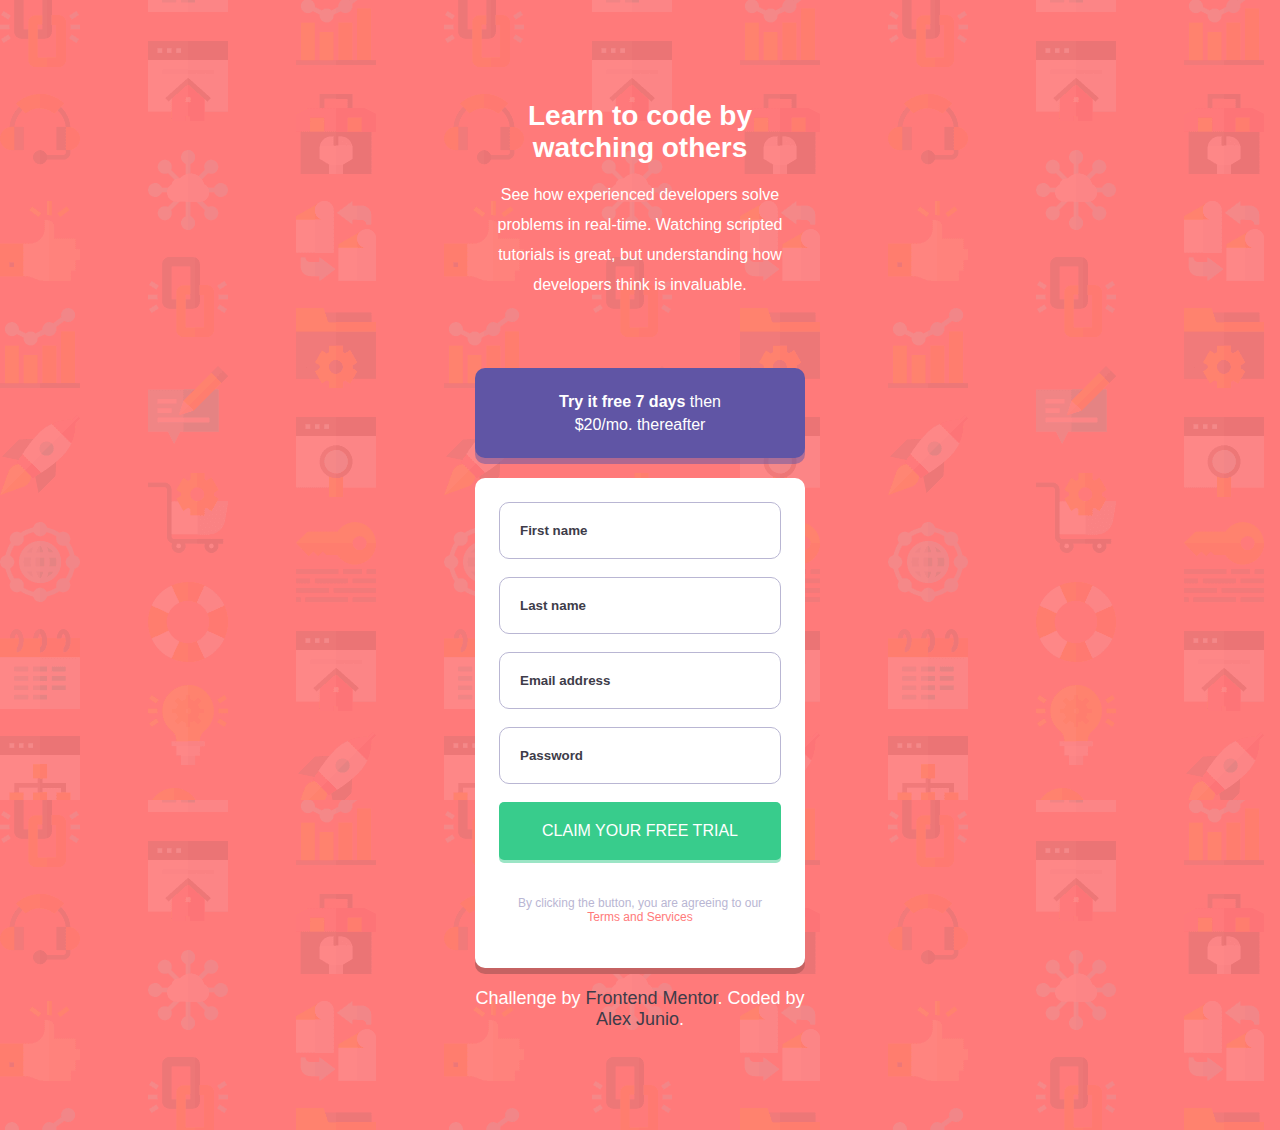
==== intro-component-with-signup-form-master/index.html @ a62ce905 "mobile first html and css" ====
<!DOCTYPE html>
<html lang="en">
<head>
  <meta charset="UTF-8">
  <meta name="viewport" content="width=device-width, initial-scale=1.0">
  <link rel="icon" type="image/png" sizes="32x32" href="./images/favicon-32x32.png">
  <title>Frontend Mentor | Intro component with sign up form</title>
  <link rel="stylesheet" href="style.css">
</head>
<body>
  <main class="container">
    <section class="section-info">
      <h1>Learn to code by watching others</h1>
      <p>See how experienced developers solve problems in real-time. Watching scripted tutorials is great, 
        but understanding how developers think is invaluable.</p>
    </section>
    <section class="section-form">
      <div class="content-info-form">
        <p><span>Try it free 7 days</span> then $20/mo. thereafter</p>
      </div>
      <form action="">

        <div class="personal-date">
          <input placeholder="First name" id="first-name" type="text">
        </div>

        <div class="personal-date">
          <input placeholder="Last name" id="last-name" type="text">
        </div>

        <div class="personal-date">
          <input placeholder="Email address" id="email-address" type="email">
        </div>

        <div class="personal-date">
          <input placeholder="Password" id="password" type="password">
        </div>

        <button>Claim your free trial</button>

        <p class="terms">
          By clicking the button, you are agreeing to our <a href="#">Terms and Services</a> 
        </p>
      </form>
    </section>
    <footer>
      <p>Challenge by <a href="#">Frontend Mentor</a>. Coded by <a href="#">Alex Junio</a>.</p>
    </footer>
  </main>
</body>
</html>
---- intro-component-with-signup-form-master/style.css ----
*{
  padding: 0;
  margin: 0;
  box-sizing: border-box;
}

:root {
  --Red: hsl(0, 100%, 74%);
  --RedShadow: rgb(197, 98, 98);
  --Green: hsl(154, 59%, 51%);
  --GreenHover: hsla(154, 88%, 50%, 0.863);
  --GreenShadow: hsl(154, 59%, 51%, 0.50);
  --Blue: hsl(248, 32%, 49%);
  --BlueShadow: hsla(248, 32%, 49%, 0.50);
  --DarkBlue: hsl(249, 10%, 26%);
  --GrayishBlue: hsl(246, 25%, 77%);
  --White: #fff;

  font-size: 62.5%;
}

body {
  font-family: 'Poppins', sans-serif;
  font-size: 1.6rem;
  background: var(--Red);
  background-image: url(images/bg-intro-desktop.png);
  color: var(--White);
}

.container {
  padding: 10rem 0 ;
  width: 33.0rem;
  margin: auto;
}

.section-info {
  text-align: center;
}

.section-info h1 {
  font-size: 2.8rem;
  color: var(--white);
  margin: 0 0 1.6rem;
  font-weight: 900;
  padding: 0 3rem;
}

.section-info p {
  line-height: 3rem;
  margin: 0 1.0rem 6.8rem;
}

.section-form .content-info-form {
  background: var(--Blue);
  padding: 2.2rem 7.5rem;
  margin-bottom: 2rem;
  border-radius: 1rem;
  box-shadow: 0 .6rem 0 var(--BlueShadow);
  height: 9rem;
  line-height: 2.3rem;
}

.section-form .content-info-form span {
  font-weight: 700;
}

.section-form {
  text-align: center;
}

.section-form p {
  margin-bottom: 2.0rem;
}

form {
  text-align: center;
  background: var(--White);
  padding: 2.4rem;
  display: grid;
  gap: 1.8rem;
  border-radius: 1rem;
  box-shadow: 0 .6rem 0 var(--RedShadow);
}

.personal-date input {
  padding: 2rem;
  display: block;
  width: 100%;
  outline: none;
  border: .1rem var(--GrayishBlue) solid;
  border-radius: 1rem;
}

.personal-date ::-webkit-input-placeholder {
  color: var(--DarkBlue);
  font-weight: bolder;
}

.section-form button {
  padding: 2rem;
  margin-bottom: 1.8rem;
  background: var(--Green);
  border: none;
  text-transform: uppercase;
  color: var(--White);
  box-shadow: 0 .3rem 0 var(--GreenShadow);
  font-size: 1.6rem;
  font-family: 'Poppins', sans-serif;
  font-weight: 500;
  border-radius: .5rem;
  cursor: pointer;
  translate: .3s;
}

.section-form button:hover {
  background: var(--GreenHover);
} 

.terms {
  display: block;
  color: var(--GrayishBlue);
  font-size: 1.2rem;
  padding: 0 1.4rem;
}

.terms a {
  text-decoration: none;
  color: var(--Red);
}

footer {
  font-size: 1.8rem;
  margin-top: 2rem;
  text-align: center;
}

footer a {
  text-decoration: none;
  color: var(--DarkBlue);
}
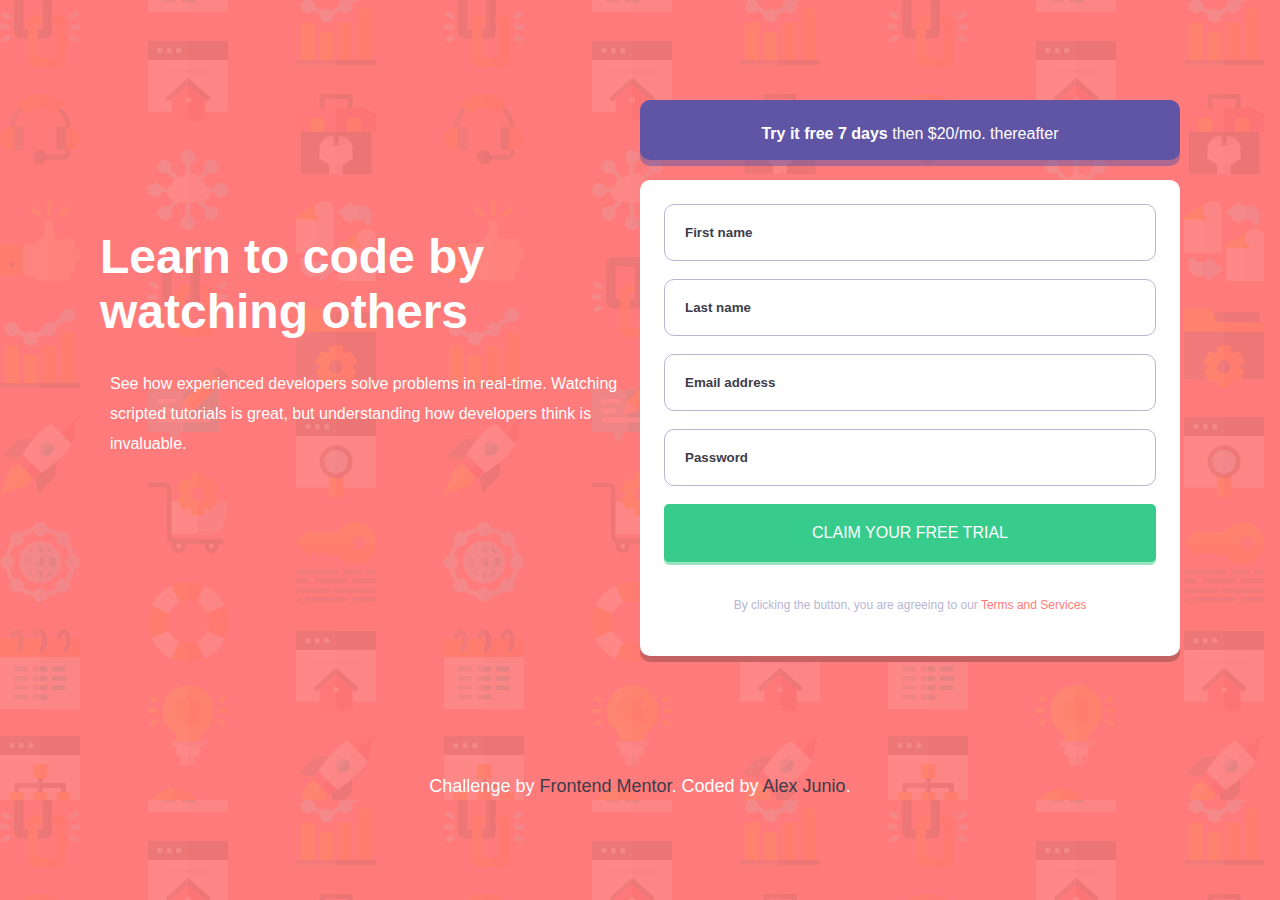
==== commit 2fbf38c1: "adding media queries" ====
--- a/intro-component-with-signup-form-master/index.html
+++ b/intro-component-with-signup-form-master/index.html
@@ -5,7 +5,9 @@
   <meta name="viewport" content="width=device-width, initial-scale=1.0">
   <link rel="icon" type="image/png" sizes="32x32" href="./images/favicon-32x32.png">
   <title>Frontend Mentor | Intro component with sign up form</title>
-  <link rel="stylesheet" href="style.css">
+  <link rel="stylesheet" href="style.css" media="all">
+  <link rel="stylesheet" href="retrato.css" media="screen and (orientation portrait)">
+  <link rel="stylesheet" href="paisagem.css" media="scren and (orientation landscape)">
 </head>
 <body>
   <main class="container">
@@ -43,9 +45,9 @@
         </p>
       </form>
     </section>
-    <footer>
-      <p>Challenge by <a href="#">Frontend Mentor</a>. Coded by <a href="#">Alex Junio</a>.</p>
-    </footer>
   </main>
+  <footer>
+    <p>Challenge by <a href="#">Frontend Mentor</a>. Coded by <a href="#">Alex Junio</a>.</p>
+  </footer>
 </body>
 </html>--- a/intro-component-with-signup-form-master/style.css
+++ b/intro-component-with-signup-form-master/style.css
@@ -33,8 +33,10 @@
   margin: auto;
 }
 
+/* Media queries */
+
 .section-info {
-  text-align: center;
+  /* text-align: center; */
 }
 
 .section-info h1 {
@@ -137,4 +139,32 @@
 footer a {
   text-decoration: none;
   color: var(--DarkBlue);
+}
+
+@media screen and (min-width: 1120px) {
+  .container {
+    display: flex;
+    width: min-content;
+  }
+  .section-form form {
+    width: 54.0rem;
+  }
+
+  .section-form .content-info-form {
+    height: 60px;
+  }
+
+  .section-info {
+    min-width: 54.0rem;
+    display: flex;
+    flex-direction: column;
+    justify-content: center;
+    text-align: start;
+  }
+
+  .section-info h1 {
+    font-size: 4.8rem;
+    padding: 0;
+    margin: 0 0 3rem 0;
+  }
 }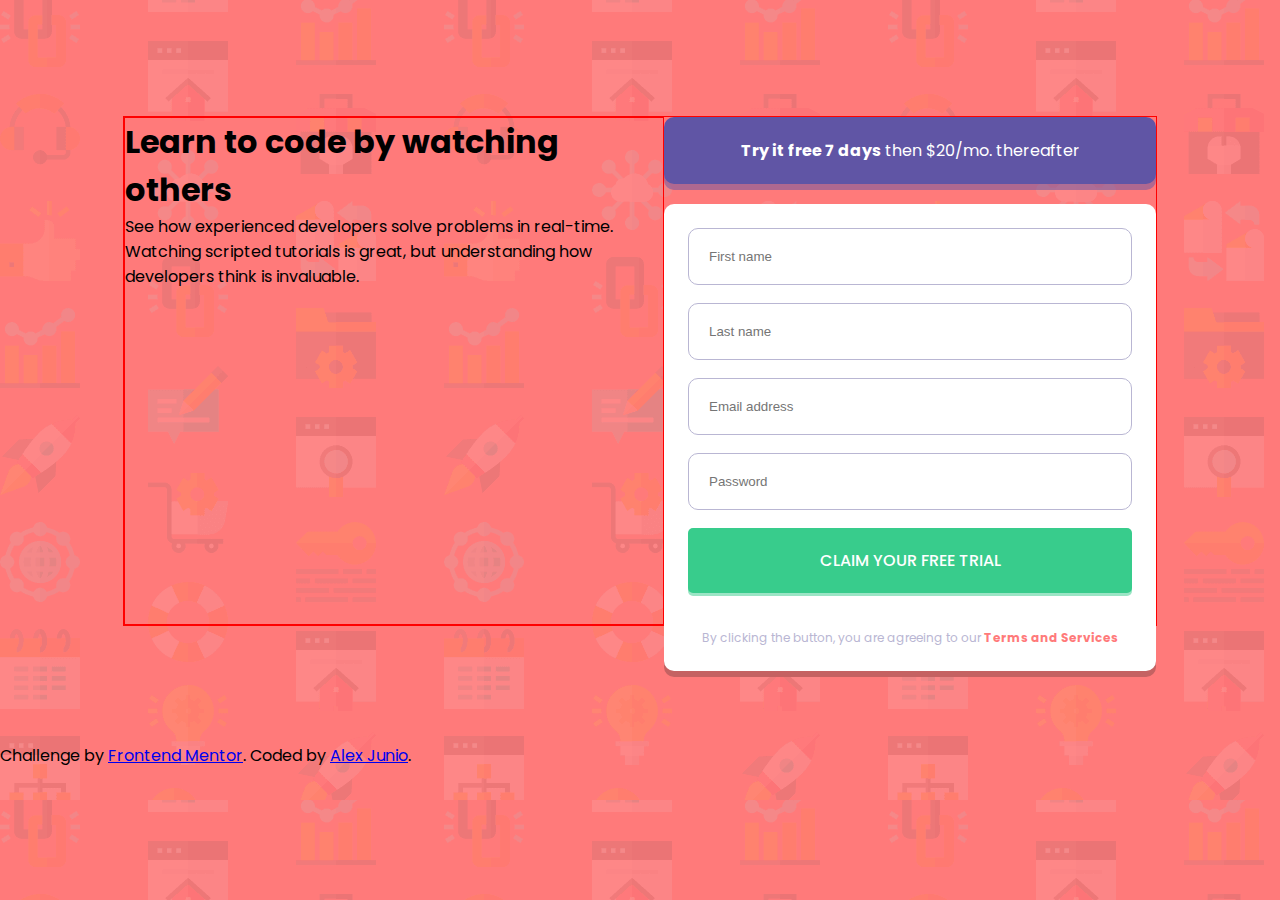
==== commit 07c4ac37: "added form" ====
--- a/intro-component-with-signup-form-master/index.html
+++ b/intro-component-with-signup-form-master/index.html
@@ -1,13 +1,14 @@
 <!DOCTYPE html>
 <html lang="en">
 <head>
+  <link rel="preconnect" href="https://fonts.gstatic.com" crossorigin>
+  <link rel="preconnect" href="https://fonts.googleapis.com">
   <meta charset="UTF-8">
   <meta name="viewport" content="width=device-width, initial-scale=1.0">
   <link rel="icon" type="image/png" sizes="32x32" href="./images/favicon-32x32.png">
   <title>Frontend Mentor | Intro component with sign up form</title>
   <link rel="stylesheet" href="style.css" media="all">
-  <link rel="stylesheet" href="retrato.css" media="screen and (orientation portrait)">
-  <link rel="stylesheet" href="paisagem.css" media="scren and (orientation landscape)">
+  <link href="https://fonts.googleapis.com/css2?family=Poppins:wght@400;500;600;700&display=swap" rel="stylesheet">
 </head>
 <body>
   <main class="container">
@@ -20,7 +21,7 @@
       <div class="content-info-form">
         <p><span>Try it free 7 days</span> then $20/mo. thereafter</p>
       </div>
-      <form action="">
+      <form action="#">
 
         <div class="personal-date">
           <input placeholder="First name" id="first-name" type="text">
--- a/intro-component-with-signup-form-master/style.css
+++ b/intro-component-with-signup-form-master/style.css
@@ -1,3 +1,5 @@
+@charset "utf-8";
+
 *{
   padding: 0;
   margin: 0;
@@ -20,151 +22,105 @@
 }
 
 body {
+  font-size: 1.6rem;
   font-family: 'Poppins', sans-serif;
-  font-size: 1.6rem;
+  height: 100vh;
+  display: grid;
   background: var(--Red);
   background-image: url(images/bg-intro-desktop.png);
-  color: var(--White);
 }
 
 .container {
-  padding: 10rem 0 ;
-  width: 33.0rem;
-  margin: auto;
+  margin: 5rem;
+
+  max-height: 51.0rem;
+  align-self: center;
+  justify-self: center;
+  border: 1px solid red;
+
+  display: flex;
 }
 
-/* Media queries */
-
 .section-info {
-  /* text-align: center; */
+  max-width: 54.0rem;
+  border: 1px solid red;
 }
 
-.section-info h1 {
-  font-size: 2.8rem;
-  color: var(--white);
-  margin: 0 0 1.6rem;
-  font-weight: 900;
-  padding: 0 3rem;
-}
+.content-info-form {
+  text-align: center;
 
-.section-info p {
-  line-height: 3rem;
-  margin: 0 1.0rem 6.8rem;
-}
+  box-shadow: 0 .6rem 0 var(--BlueShadow);
+  color: var(--White);
+  background: var(--Blue);
 
-.section-form .content-info-form {
-  background: var(--Blue);
+  min-height: 6rem;
+  line-height: 2.3rem;
   padding: 2.2rem 7.5rem;
   margin-bottom: 2rem;
   border-radius: 1rem;
-  box-shadow: 0 .6rem 0 var(--BlueShadow);
-  height: 9rem;
-  line-height: 2.3rem;
 }
 
-.section-form .content-info-form span {
+.content-info-form span {
   font-weight: 700;
 }
 
 .section-form {
-  text-align: center;
+  max-width: 57.0rem;
 }
 
-.section-form p {
-  margin-bottom: 2.0rem;
-}
+.section-form form {
+  padding: 2.4rem;
+  background: var(--White);
 
-form {
-  text-align: center;
-  background: var(--White);
-  padding: 2.4rem;
-  display: grid;
+  display: flex;
+  flex-direction: column;
   gap: 1.8rem;
+
   border-radius: 1rem;
   box-shadow: 0 .6rem 0 var(--RedShadow);
 }
 
-.personal-date input {
-  padding: 2rem;
-  display: block;
-  width: 100%;
-  outline: none;
-  border: .1rem var(--GrayishBlue) solid;
-  border-radius: 1rem;
-}
-
-.personal-date ::-webkit-input-placeholder {
-  color: var(--DarkBlue);
-  font-weight: bolder;
-}
-
-.section-form button {
-  padding: 2rem;
-  margin-bottom: 1.8rem;
-  background: var(--Green);
-  border: none;
-  text-transform: uppercase;
-  color: var(--White);
-  box-shadow: 0 .3rem 0 var(--GreenShadow);
-  font-size: 1.6rem;
-  font-family: 'Poppins', sans-serif;
-  font-weight: 500;
-  border-radius: .5rem;
-  cursor: pointer;
-  translate: .3s;
-}
-
-.section-form button:hover {
-  background: var(--GreenHover);
-} 
-
 .terms {
-  display: block;
+  /* display: block; */
+  text-align: center;
   color: var(--GrayishBlue);
   font-size: 1.2rem;
   padding: 0 1.4rem;
 }
 
 .terms a {
+  font-weight: 700;
   text-decoration: none;
   color: var(--Red);
 }
 
-footer {
-  font-size: 1.8rem;
-  margin-top: 2rem;
-  text-align: center;
+input {
+  width: 100%;
+  padding: 2rem;
+  outline: none;
+  border: .1rem var(--GrayishBlue) solid;
+  border-radius: 1rem;
 }
 
-footer a {
-  text-decoration: none;
-  color: var(--DarkBlue);
+button {
+  font-family: 'Poppins', sans-serif;
+  font-size: 1.6rem;
+  font-weight: 500;
+  border-radius: .5rem;
+
+  box-shadow: 0 .3rem 0 var(--GreenShadow);
+  background: var(--Green);
+  color: var(--White);
+  padding: 2rem;
+  margin-bottom: 1.8rem;
+  border: none;
+
+  text-transform: uppercase;
+  cursor: pointer;
+  transition: .3s;
+  outline: none;
 }
 
-@media screen and (min-width: 1120px) {
-  .container {
-    display: flex;
-    width: min-content;
-  }
-  .section-form form {
-    width: 54.0rem;
-  }
-
-  .section-form .content-info-form {
-    height: 60px;
-  }
-
-  .section-info {
-    min-width: 54.0rem;
-    display: flex;
-    flex-direction: column;
-    justify-content: center;
-    text-align: start;
-  }
-
-  .section-info h1 {
-    font-size: 4.8rem;
-    padding: 0;
-    margin: 0 0 3rem 0;
-  }
-}+button:hover {
+  background: var(--GreenHover);
+} 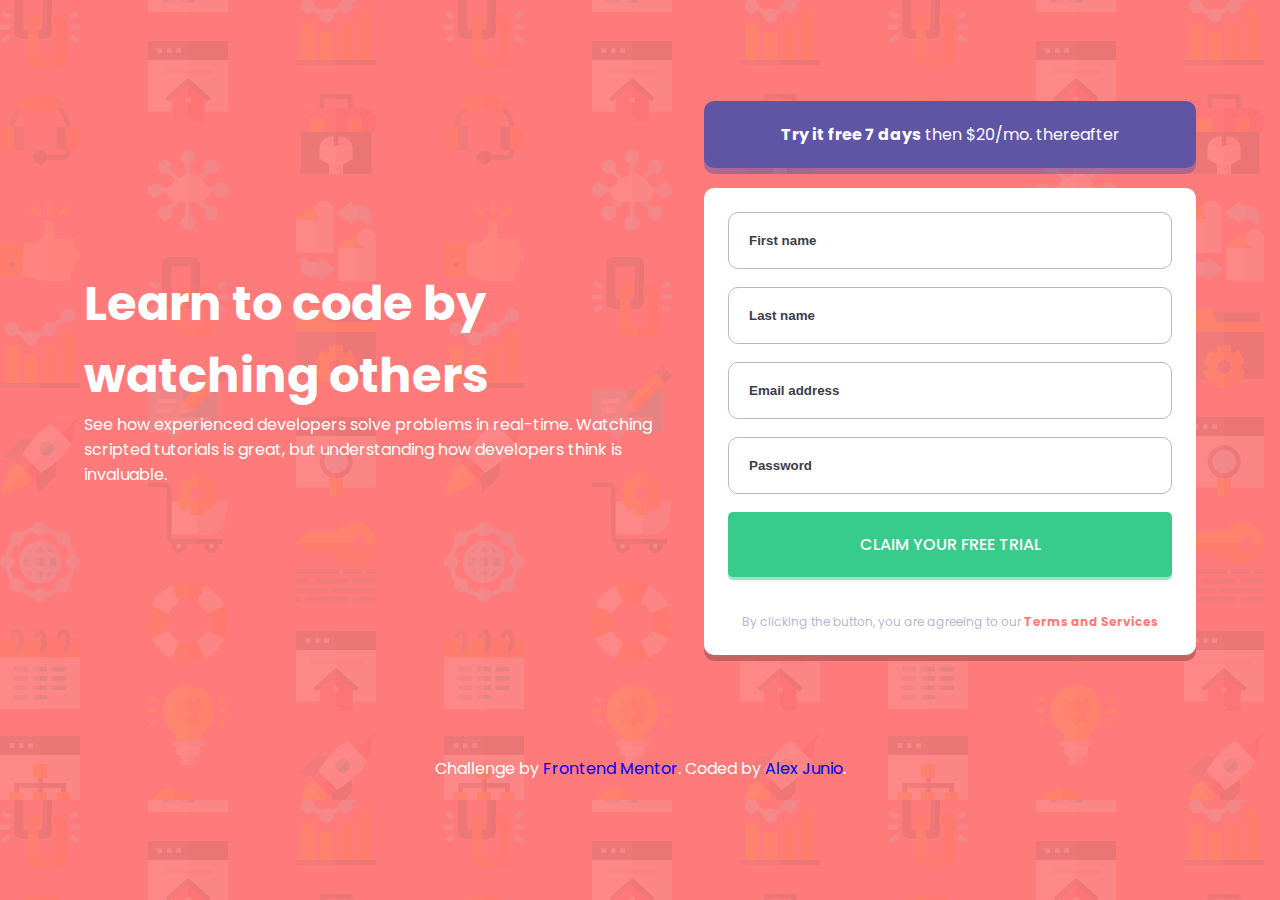
==== commit 51aed777: "add" ====
--- a/intro-component-with-signup-form-master/index.html
+++ b/intro-component-with-signup-form-master/index.html
@@ -36,10 +36,10 @@
         </div>
 
         <div class="personal-date">
-          <input placeholder="Password" id="password" type="password">
+          <input required minlength="8" placeholder="Password" id="password" type="password">
         </div>
 
-        <button>Claim your free trial</button>
+        <button type="submit">Claim your free trial</button>
 
         <p class="terms">
           By clicking the button, you are agreeing to our <a href="#">Terms and Services</a> 
@@ -48,7 +48,7 @@
     </section>
   </main>
   <footer>
-    <p>Challenge by <a href="#">Frontend Mentor</a>. Coded by <a href="#">Alex Junio</a>.</p>
+    <p>Challenge by <a href="#">Frontend Mentor</a>. Coded by <a target="_blank" href="https://github.com/AlexJjunio">Alex Junio</a>.</p>
   </footer>
 </body>
 </html>--- a/intro-component-with-signup-form-master/style.css
+++ b/intro-component-with-signup-form-master/style.css
@@ -33,18 +33,25 @@
 .container {
   margin: 5rem;
 
-  max-height: 51.0rem;
   align-self: center;
   justify-self: center;
-  border: 1px solid red;
 
   display: flex;
 }
 
 .section-info {
-  max-width: 54.0rem;
-  border: 1px solid red;
+  max-width: 57.0rem;
+  color: var(--White);
+  display: flex;
+  flex-direction: column;
+  justify-content: center;
+  margin-right: 5rem;
 }
+
+.section-info h1 {
+  font-size: 4.8rem;
+}
+
 
 .content-info-form {
   text-align: center;
@@ -65,7 +72,7 @@
 }
 
 .section-form {
-  max-width: 57.0rem;
+  max-width: 54.0rem;
 }
 
 .section-form form {
@@ -123,4 +130,52 @@
 
 button:hover {
   background: var(--GreenHover);
-} +} 
+
+footer {
+  text-align: center;
+  padding-bottom: 1.8rem;
+  color: var(--White);
+  margin: 0 2rem 0 2rem;
+}
+
+a {
+  text-decoration: none;
+}
+
+.personal-date ::-webkit-input-placeholder {
+  color: var(--DarkBlue);
+  font-weight: bolder;
+}
+
+
+@media (max-width: 1100px) {
+  .container {
+    display: flex;
+    flex-wrap: wrap;
+    justify-content: center;
+    text-align: center;
+    gap: 1.8rem;
+    margin: 1rem;
+  }
+  .section-info {
+    margin: 0;
+  }
+}
+
+@media (max-width: 530px) {
+  .container {
+    max-width: 33.0rem;
+    margin: 1rem;
+  }
+
+  .section-info h1 {
+    font-size: 2.72rem;
+    margin-bottom: 1.8rem;
+  }
+
+  .section-info p {
+    line-height: 3rem;
+    margin: 0 1.0rem 1.8rem;
+  }
+}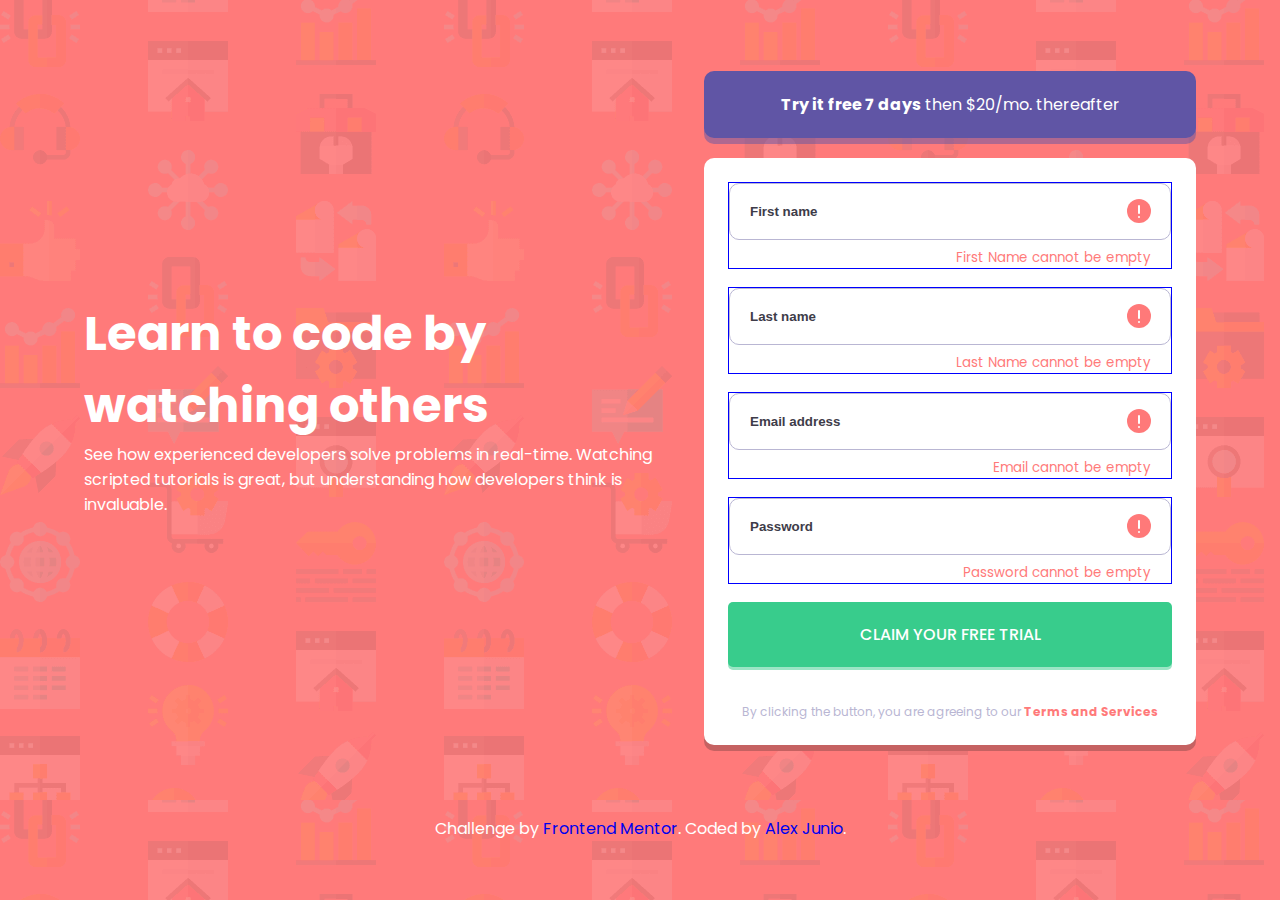
==== commit 80f05b13: "adding erro" ====
--- a/intro-component-with-signup-form-master/index.html
+++ b/intro-component-with-signup-form-master/index.html
@@ -25,18 +25,26 @@
 
         <div class="personal-date">
           <input placeholder="First name" id="first-name" type="text">
+          <small>First Name cannot be empty</small>
+          <img class="img-error" src="images/icon-error.svg" alt="">
         </div>
 
         <div class="personal-date">
           <input placeholder="Last name" id="last-name" type="text">
+          <small>Last Name cannot be empty</small>
+          <img class="img-error" src="images/icon-error.svg" alt="">
         </div>
 
         <div class="personal-date">
           <input placeholder="Email address" id="email-address" type="email">
+          <small>Email cannot be empty</small>
+          <img class="img-error" src="images/icon-error.svg" alt="">
         </div>
 
         <div class="personal-date">
           <input required minlength="8" placeholder="Password" id="password" type="password">
+          <small>Password cannot be empty</small>
+          <img class="img-error" src="images/icon-error.svg" alt="">
         </div>
 
         <button type="submit">Claim your free trial</button>
@@ -50,5 +58,6 @@
   <footer>
     <p>Challenge by <a href="#">Frontend Mentor</a>. Coded by <a target="_blank" href="https://github.com/AlexJjunio">Alex Junio</a>.</p>
   </footer>
+  <script src="script.js"></script>
 </body>
 </html>--- a/intro-component-with-signup-form-master/style.css
+++ b/intro-component-with-signup-form-master/style.css
@@ -109,6 +109,25 @@
   border-radius: 1rem;
 }
 
+small {
+  display: block;
+  color: var(--Red);
+  text-align: end;
+  padding-right: 2rem;
+  padding-top: .8rem;
+}
+
+.personal-date {
+  position: relative;
+  border: 1px solid blue;
+}
+
+.img-error {
+  position: absolute;
+  top: 1.6rem;
+  right: 2rem;
+}
+
 button {
   font-family: 'Poppins', sans-serif;
   font-size: 1.6rem;
@@ -136,7 +155,7 @@
   text-align: center;
   padding-bottom: 1.8rem;
   color: var(--White);
-  margin: 0 2rem 0 2rem;
+  margin: 0 0.5rem 0 0.5rem;
 }
 
 a {
@@ -156,17 +175,22 @@
     justify-content: center;
     text-align: center;
     gap: 1.8rem;
-    margin: 1rem;
+    margin: .5rem;
+    max-width: 54rem;
   }
   .section-info {
     margin: 0;
+  }
+
+  footer {
+    margin-top: 1.8rem;
   }
 }
 
 @media (max-width: 530px) {
   .container {
     max-width: 33.0rem;
-    margin: 1rem;
+    margin: .5rem;
   }
 
   .section-info h1 {
@@ -178,4 +202,8 @@
     line-height: 3rem;
     margin: 0 1.0rem 1.8rem;
   }
+  
+  footer {
+    margin-top: 1.8rem;
+  }
 }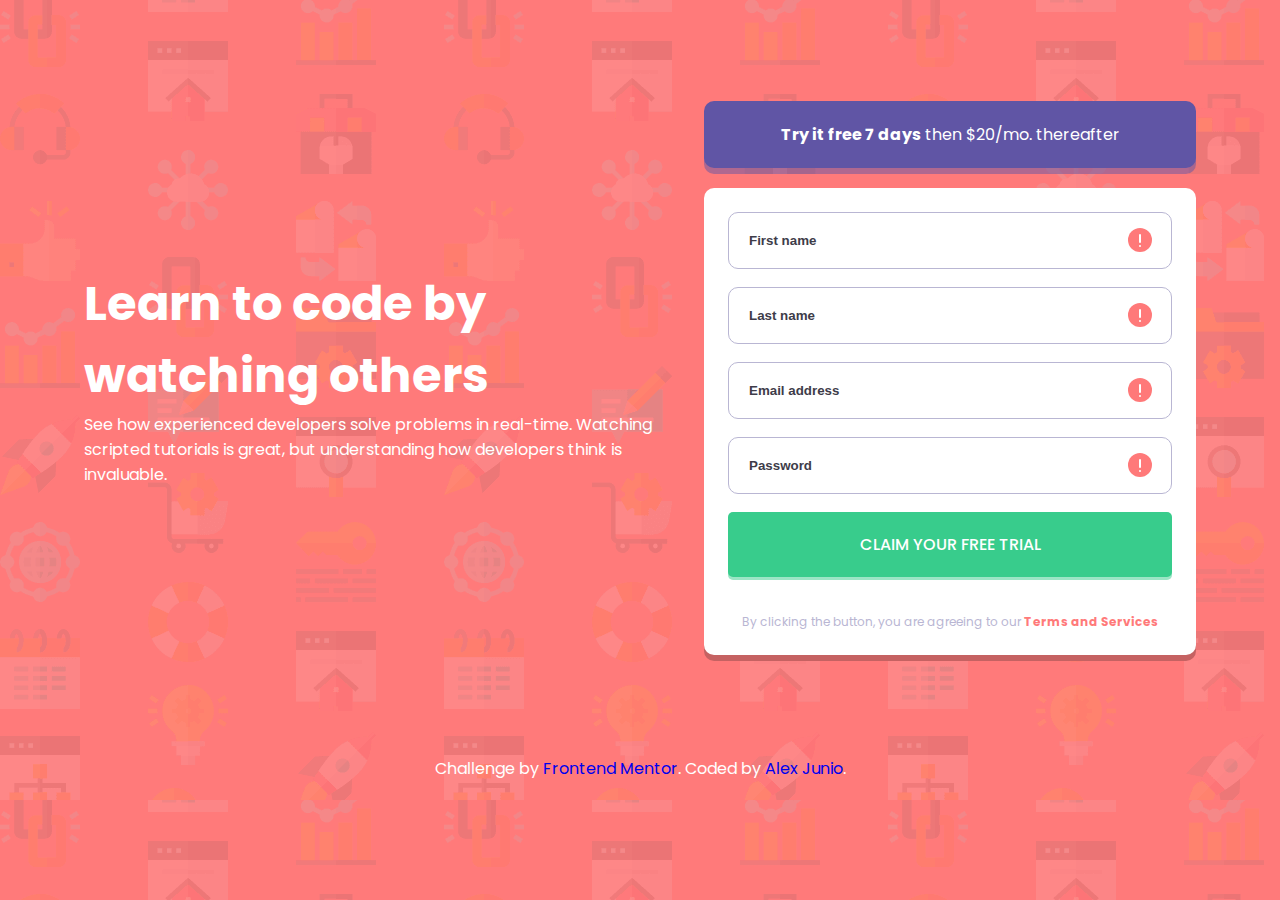
==== commit 13c7cc3b: "editing media queries" ====
--- a/intro-component-with-signup-form-master/index.html
+++ b/intro-component-with-signup-form-master/index.html
@@ -21,33 +21,33 @@
       <div class="content-info-form">
         <p><span>Try it free 7 days</span> then $20/mo. thereafter</p>
       </div>
-      <form action="#">
+      <form action="get">
 
         <div class="personal-date">
-          <input placeholder="First name" id="first-name" type="text">
-          <small>First Name cannot be empty</small>
-          <img class="img-error" src="images/icon-error.svg" alt="">
+          <input required placeholder="First name" id="first-name" type="text">
+          <span></span>
+          <img class="img-error hide" src="images/icon-error.svg" alt="">
         </div>
 
         <div class="personal-date">
-          <input placeholder="Last name" id="last-name" type="text">
-          <small>Last Name cannot be empty</small>
-          <img class="img-error" src="images/icon-error.svg" alt="">
+          <input required placeholder="Last name" id="last-name" type="text">
+          <span></span>
+          <img class="img-error hide" src="images/icon-error.svg" alt="">
         </div>
 
         <div class="personal-date">
-          <input placeholder="Email address" id="email-address" type="email">
-          <small>Email cannot be empty</small>
-          <img class="img-error" src="images/icon-error.svg" alt="">
+          <input required placeholder="Email address" id="email-address" type="email">
+          <span></span>
+          <img class="img-error hide" src="images/icon-error.svg" alt="">
         </div>
 
         <div class="personal-date">
           <input required minlength="8" placeholder="Password" id="password" type="password">
-          <small>Password cannot be empty</small>
-          <img class="img-error" src="images/icon-error.svg" alt="">
+          <span></span>
+          <img class="img-error hide" src="images/icon-error.svg" alt="">
         </div>
 
-        <button type="submit">Claim your free trial</button>
+        <button>Claim your free trial</button>
 
         <p class="terms">
           By clicking the button, you are agreeing to our <a href="#">Terms and Services</a> 
--- a/intro-component-with-signup-form-master/style.css
+++ b/intro-component-with-signup-form-master/style.css
@@ -119,7 +119,6 @@
 
 .personal-date {
   position: relative;
-  border: 1px solid blue;
 }
 
 .img-error {
@@ -171,26 +170,34 @@
 @media (max-width: 1100px) {
   .container {
     display: flex;
+    flex-direction: column;
+    /* text-align: center; */
+    gap: 1.8rem;
+    margin: 0;
+    max-width: 54rem;
+
+  }
+  .section-info {
+    margin: 0;
+  }
+
+  footer {
+    margin-top: 1.8rem;
+  }
+}
+
+@media (max-width: 500px) {
+  .container {
+    /* max-width: auto; */
+    width: 100%;
+    padding: 0;
+    margin: 0;
+    gap: 1.8rem;
+    text-align: center;
+    display: flex;
     flex-wrap: wrap;
     justify-content: center;
-    text-align: center;
-    gap: 1.8rem;
-    margin: .5rem;
-    max-width: 54rem;
-  }
-  .section-info {
-    margin: 0;
-  }
-
-  footer {
-    margin-top: 1.8rem;
-  }
-}
-
-@media (max-width: 530px) {
-  .container {
-    max-width: 33.0rem;
-    margin: .5rem;
+
   }
 
   .section-info h1 {
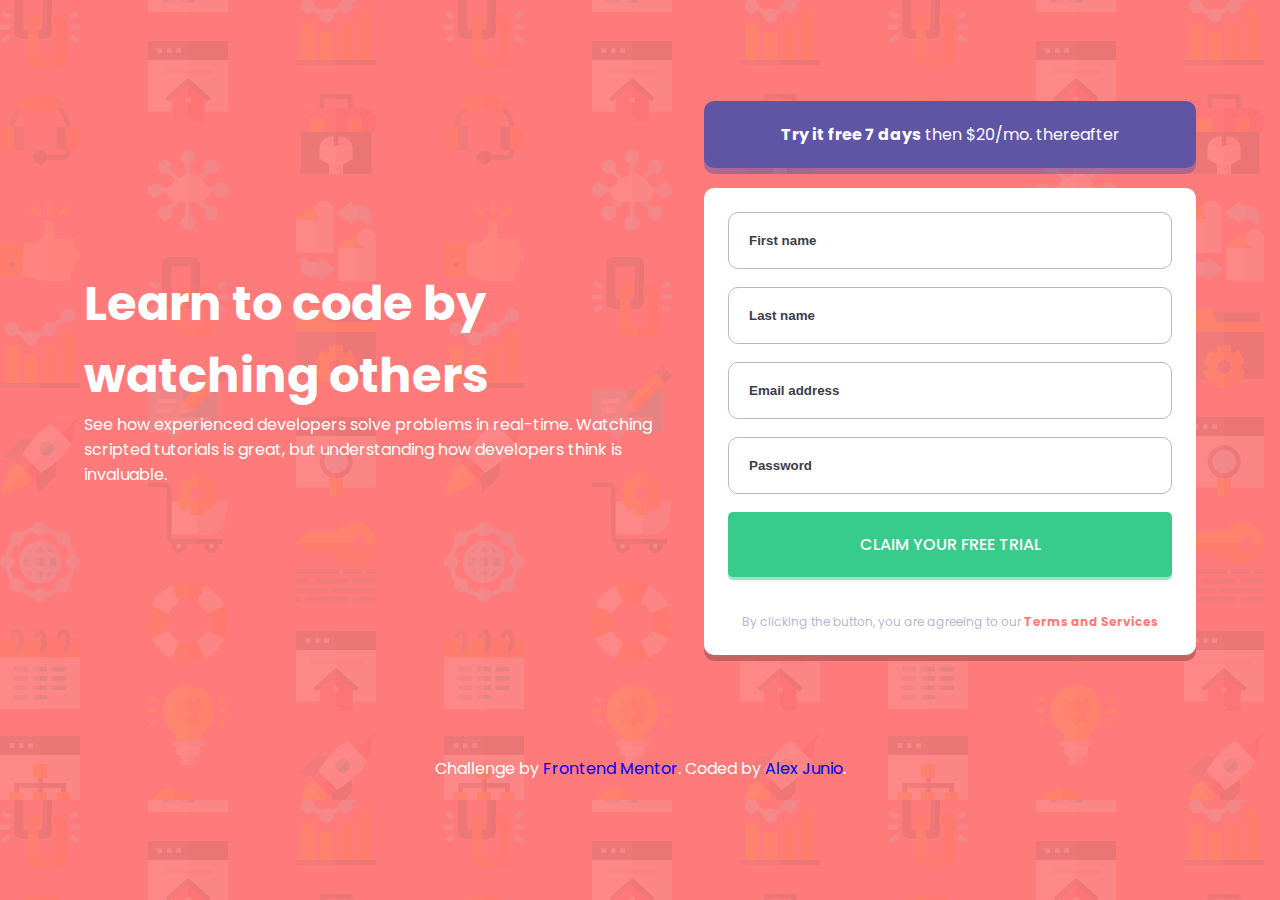
==== commit 7933455b: "adding js and css" ====
--- a/intro-component-with-signup-form-master/index.html
+++ b/intro-component-with-signup-form-master/index.html
@@ -25,25 +25,25 @@
 
         <div class="personal-date">
           <input required placeholder="First name" id="first-name" type="text">
-          <span></span>
+          <span class="spanError"></span>
           <img class="img-error hide" src="images/icon-error.svg" alt="">
         </div>
 
         <div class="personal-date">
           <input required placeholder="Last name" id="last-name" type="text">
-          <span></span>
+          <span class="spanError"></span>
           <img class="img-error hide" src="images/icon-error.svg" alt="">
         </div>
 
         <div class="personal-date">
           <input required placeholder="Email address" id="email-address" type="email">
-          <span></span>
+          <span class="spanError"></span>
           <img class="img-error hide" src="images/icon-error.svg" alt="">
         </div>
 
         <div class="personal-date">
           <input required minlength="8" placeholder="Password" id="password" type="password">
-          <span></span>
+          <span class="spanError"></span>
           <img class="img-error hide" src="images/icon-error.svg" alt="">
         </div>
 
--- a/intro-component-with-signup-form-master/style.css
+++ b/intro-component-with-signup-form-master/style.css
@@ -213,4 +213,16 @@
   footer {
     margin-top: 1.8rem;
   }
+}
+
+.hide {
+  display: none;
+}
+
+.active {
+  display: block;
+  border-radius: 0 0 1rem 1rem;
+  background-color: rgba(255, 0, 0, 0.2);
+  background: linear-gradient(to top, rgba(255, 0, 0, 0.2), white );
+  padding: 0.4rem;
 }